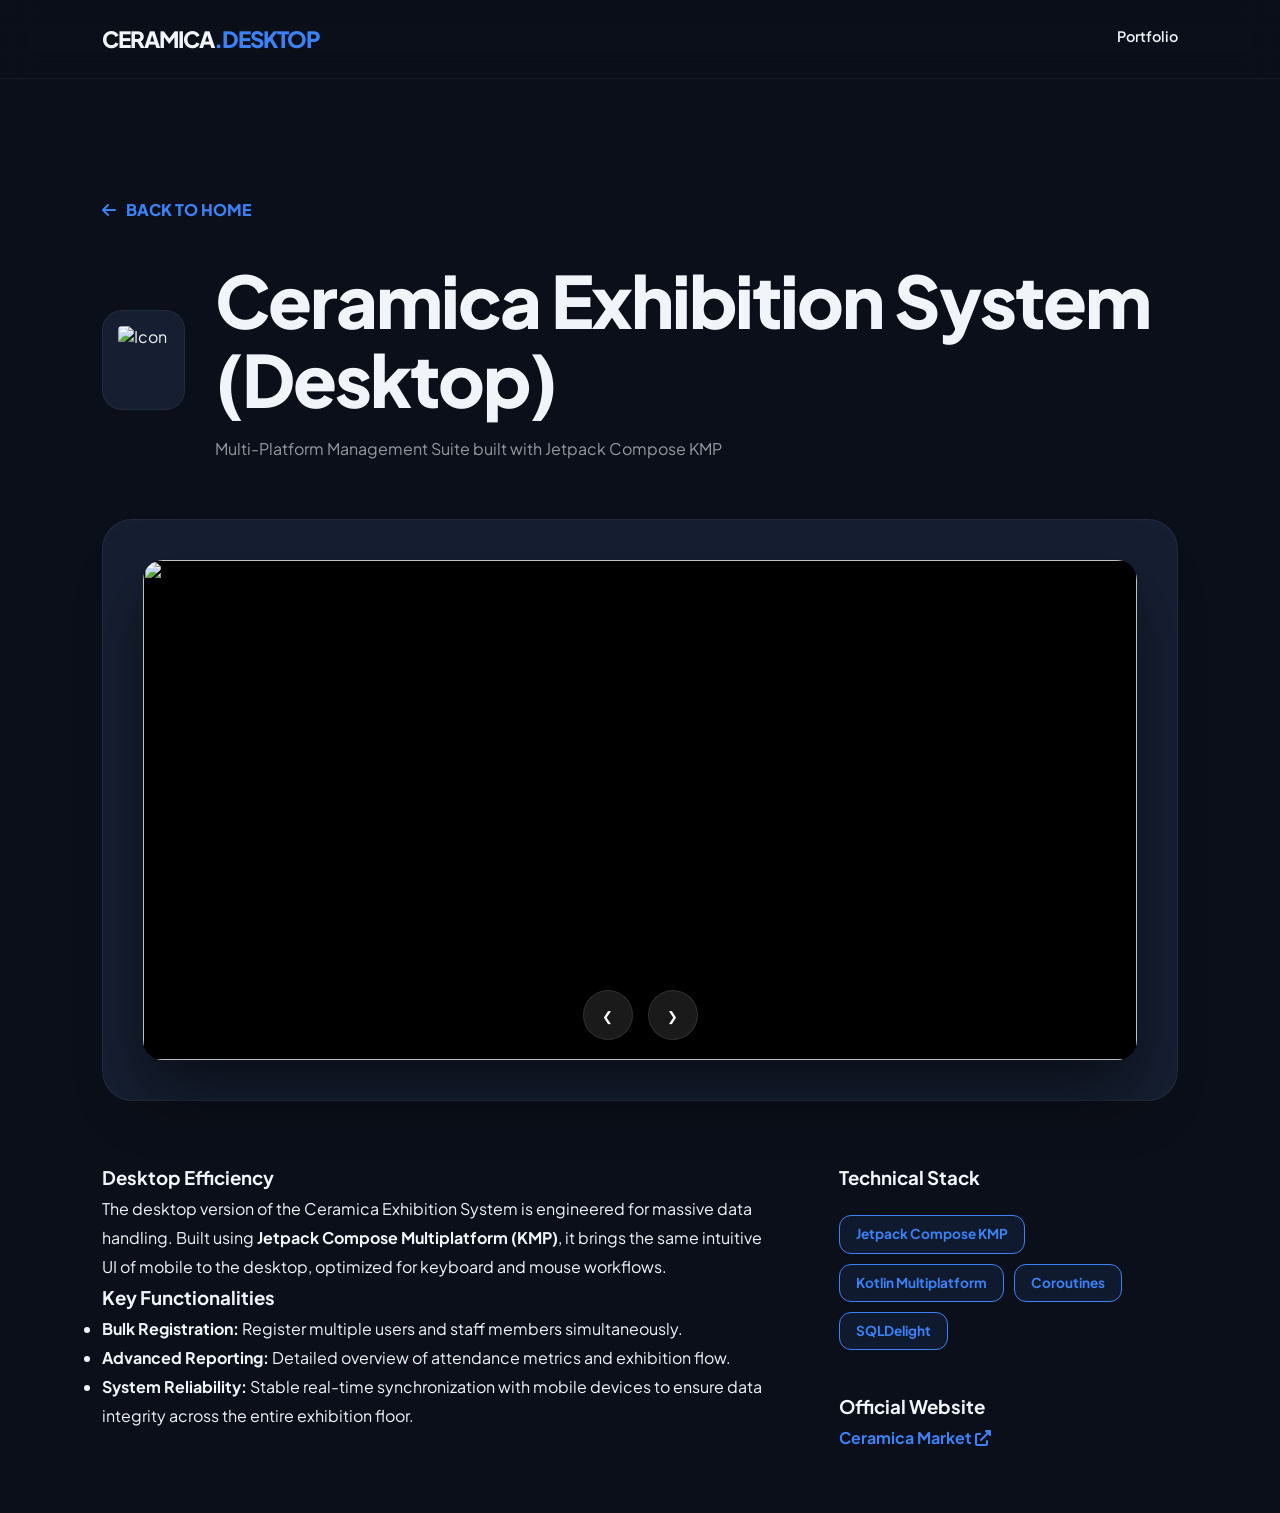
==== ceramicadesktop.html @ e6941644 "Add files via upload" ====
<!DOCTYPE html>
<html lang="en" data-theme="dark">
<head>
    <meta charset="UTF-8">
    <meta name="viewport" content="width=device-width, initial-scale=1.0">
    <title>Ceramica Desktop | Case Study</title>
    <link rel="stylesheet" href="style.css">
    <link href="https://fonts.googleapis.com/css2?family=Plus+Jakarta+Sans:wght@300;400;600;800&display=swap" rel="stylesheet">
    <link rel="stylesheet" href="https://cdnjs.cloudflare.com/ajax/libs/font-awesome/6.0.0/css/all.min.css">
    <style>
        .details-container { padding: 120px 8% 60px; }
        .back-btn { text-decoration: none; color: var(--accent); font-weight: 800; display: flex; align-items: center; gap: 10px; margin-bottom: 40px; }
        .project-header-detail { display: flex; align-items: center; gap: 30px; margin-bottom: 60px; }
        .project-icon-large { width: 100px; height: 100px; border-radius: 20px; background: var(--card-bg); border: 1px solid var(--line); padding: 15px; }
        
        /* Desktop Showroom Style */
        .desktop-showcase { background: var(--card-bg); border-radius: 30px; padding: 40px; border: 1px solid var(--line); margin-bottom: 60px; }
        .slideshow { position: relative; height: 500px; background: #000; border-radius: 20px; overflow: hidden; box-shadow: 0 30px 60px rgba(0,0,0,0.5); }
        .slideshow img { position: absolute; width: 100%; height: 100%; object-fit: contain; opacity: 0; transition: 0.6s ease; }
        .slideshow img.active { opacity: 1; }
        .slide-nav { position: absolute; bottom: 20px; width: 100%; display: flex; justify-content: center; gap: 15px; }
        .slide-nav button { background: rgba(255,255,255,0.1); border: 1px solid rgba(255,255,255,0.1); color: white; width: 50px; height: 50px; border-radius: 50%; cursor: pointer; backdrop-filter: blur(10px); transition: 0.3s; }
        .slide-nav button:hover { background: var(--accent); border-color: var(--accent); }

        .content-section { display: grid; grid-template-columns: 2fr 1fr; gap: 60px; line-height: 1.8; }
        .tech-list { display: flex; flex-wrap: wrap; gap: 10px; margin-top: 20px; }
        .tech-list span { background: rgba(59, 130, 246, 0.1); border: 1px solid var(--accent); color: var(--accent); padding: 6px 16px; border-radius: 12px; font-weight: 700; font-size: 0.85rem; }
        @media (max-width: 992px) { .content-section { grid-template-columns: 1fr; } .slideshow { height: 300px; } }
    </style>
</head>
<body>

    <nav>
        <div class="logo">CERAMICA<span>.DESKTOP</span></div>
        <div class="nav-links"><a href="index.html">Portfolio</a></div>
    </nav>

    <main class="details-container">
        <a href="index.html" class="back-btn"><i class="fas fa-arrow-left"></i> BACK TO HOME</a>

        <header class="project-header-detail">
            <img src="images/ceramica-icon.png" alt="Icon" class="project-icon-large">
            <div>
                <h1>Ceramica Exhibition System (Desktop)</h1>
                <p style="opacity: 0.6;">Multi-Platform Management Suite built with Jetpack Compose KMP</p>
            </div>
        </header>

        <section class="desktop-showcase">
            <div class="slideshow" id="desktopShow">
                <img src="images/ceramica-desktop/ceramica-desktop-1.png" class="active">
                <img src="images/ceramica-desktop/ceramica-desktop-2.png">
                <img src="images/ceramica-desktop/ceramica-desktop-3.png">
                <div class="slide-nav">
                    <button onclick="moveSlide('desktopShow', -1)">❮</button>
                    <button onclick="moveSlide('desktopShow', 1)">❯</button>
                </div>
            </div>
        </section>

        <section class="content-section">
            <div class="info-left">
                <h3>Desktop Efficiency</h3>
                <p>The desktop version of the Ceramica Exhibition System is engineered for massive data handling. Built using <strong>Jetpack Compose Multiplatform (KMP)</strong>, it brings the same intuitive UI of mobile to the desktop, optimized for keyboard and mouse workflows.</p>
                
                <h3>Key Functionalities</h3>
                <ul>
                    <li><strong>Bulk Registration:</strong> Register multiple users and staff members simultaneously.</li>
                    <li><strong>Advanced Reporting:</strong> Detailed overview of attendance metrics and exhibition flow.</li>
                    <li><strong>System Reliability:</strong> Stable real-time synchronization with mobile devices to ensure data integrity across the entire exhibition floor.</li>
                </ul>
            </div>

            <div class="info-right">
                <h3>Technical Stack</h3>
                <div class="tech-list">
                    <span>Jetpack Compose KMP</span>
                    <span>Kotlin Multiplatform</span>
                    <span>Coroutines</span>
                    <span>SQLDelight</span>
                </div>
                
                <h3 style="margin-top: 40px;">Official Website</h3>
                <a href="https://ceramicamarket.com/" target="_blank" style="color: var(--accent); text-decoration: none; font-weight: 700;">
                    Ceramica Market <i class="fas fa-external-link-alt"></i>
                </a>
            </div>
        </section>
    </main>

    <script>
        function moveSlide(id, dir) {
            const container = document.getElementById(id);
            const slides = container.querySelectorAll('img');
            let activeIdx = Array.from(slides).findIndex(img => img.classList.contains('active'));
            slides[activeIdx].classList.remove('active');
            let nextIdx = (activeIdx + dir + slides.length) % slides.length;
            slides[nextIdx].classList.add('active');
        }
        document.documentElement.setAttribute('data-theme', localStorage.getItem('theme') || 'dark');
    </script>
</body>
</html>
---- style.css ----
/* متغيرات الألوان */
:root[data-theme="light"] {
    --bg: #f8fafc; --text: #1a1a1a; --accent: #2563eb; --card-bg: #ffffff; --pill-bg: #f1f5f9; --line: rgba(0,0,0,0.06);
}
:root[data-theme="dark"] {
    --bg: #0b0f19; --text: #f1f5f9; --accent: #3b82f6; --card-bg: #161f32; --pill-bg: #1e293b; --line: rgba(255,255,255,0.05);
}
:root[data-theme="cinema"] {
    --bg: #050505; --text: #e2e2e2; --accent: #d4af37; --card-bg: #0f0f0f; --pill-bg: #1a1a1a; --line: rgba(212,175,55,0.1);
}

* { margin: 0; padding: 0; box-sizing: border-box; font-family: 'Plus Jakarta Sans', sans-serif; }
body { background: var(--bg); color: var(--text); transition: 0.5s ease; overflow-x: hidden; }

/* التنقل (Nav) */
nav { display: flex; justify-content: space-between; padding: 25px 8%; position: sticky; top: 0; background: rgba(var(--bg), 0.8); backdrop-filter: blur(15px); z-index: 999; border-bottom: 1px solid var(--line); }
.logo { font-weight: 800; font-size: 1.4rem; text-transform: uppercase; letter-spacing: -1px; }
.logo span { color: var(--accent); }
.nav-links a { text-decoration: none; color: var(--text); margin-left: 25px; font-weight: 600; font-size: 0.9rem; transition: 0.3s; }
.nav-links a:hover { color: var(--accent); }

/* الهيرو (Hero) */
.hero { min-height: 80vh; display: flex; align-items: center; justify-content: center; text-align: center; padding: 60px 20px; }
.profile-glow { width: 160px; height: 160px; border-radius: 50%; margin: 0 auto 30px; padding: 5px; background: linear-gradient(45deg, var(--accent), transparent); position: relative; }
.profile-glow::after { content: ''; position: absolute; top: 0; left: 0; width: 100%; height: 100%; border-radius: 50%; background: var(--accent); filter: blur(35px); opacity: 0.2; z-index: -1; }
.profile-img { width: 100%; height: 100%; border-radius: 50%; object-fit: cover; border: 4px solid var(--bg); background: #111; }

h1 { font-size: clamp(2.5rem, 8vw, 4.5rem); font-weight: 800; line-height: 1.1; margin-bottom: 20px; letter-spacing: -2px; }
.highlight { color: var(--accent); }
.hero-desc { font-size: 1.2rem; opacity: 0.7; max-width: 650px; margin: 0 auto 30px; }
.tech-tags { display: flex; justify-content: center; gap: 12px; flex-wrap: wrap; }
.tech-tags span { background: var(--card-bg); border: 1px solid var(--accent); color: var(--accent); padding: 6px 18px; border-radius: 20px; font-size: 0.8rem; font-weight: 700; }

/* المشاريع (Projects) */
.container { padding: 100px 8%; }
.section-title { font-size: clamp(2rem, 5vw, 3rem); margin-bottom: 80px; font-weight: 800; text-align: center; }

.project-group { margin-bottom: 100px; }
.group-header { display: flex; align-items: center; gap: 20px; margin-bottom: 40px; padding-bottom: 20px; border-bottom: 1px solid var(--line); }
.group-icon { width: 55px; height: 55px; border: 1px solid var(--accent); color: var(--accent); border-radius: 15px; display: flex; align-items: center; justify-content: center; font-size: 1.4rem; background: rgba(59, 130, 246, 0.05); }
.group-label { font-size: 1.3rem; font-weight: 800; }
.group-info p { font-size: 0.9rem; opacity: 0.5; margin-top: 2px; }

.project-grid { display: grid; grid-template-columns: repeat(auto-fit, minmax(320px, 1fr)); gap: 30px; }
.project-card { 
    background: var(--card-bg); padding: 45px; border-radius: 30px; text-decoration: none; color: inherit;
    border: 1px solid var(--line); transition: 0.4s cubic-bezier(0.175, 0.885, 0.32, 1.275);
    display: flex; flex-direction: column; justify-content: space-between; min-height: 280px;
}
.card-tag { font-size: 0.7rem; font-weight: 800; color: var(--accent); text-transform: uppercase; letter-spacing: 1px; margin-bottom: 15px; }
.project-card h4 { font-size: 1.8rem; margin-bottom: 15px; font-weight: 800; letter-spacing: -1px; }
.project-card p { opacity: 0.6; line-height: 1.7; margin-bottom: 25px; }
.card-footer { display: flex; align-items: center; gap: 10px; font-weight: 700; color: var(--accent); font-size: 0.9rem; }

/* تأثيرات الماوس للمشاريع */
.project-card:hover { transform: translateY(-12px); border-color: var(--accent); box-shadow: 0 20px 40px rgba(0,0,0,0.3); }

/* التواصل (Contact Modern Box) */
.contact-modern { padding: 120px 8%; position: relative; display: flex; justify-content: center; }
.contact-blur-bg { position: absolute; width: 400px; height: 400px; background: var(--accent); filter: blur(150px); opacity: 0.12; z-index: 0; }
.contact-box { 
    background: var(--card-bg); width: 100%; max-width: 1100px; padding: 60px; border-radius: 40px; 
    display: grid; grid-template-columns: 1fr 1fr; gap: 60px; border: 1px solid var(--line); z-index: 1; box-shadow: 0 40px 100px rgba(0,0,0,0.3);
}
.contact-left h2 { font-size: clamp(2rem, 5vw, 3rem); font-weight: 800; line-height: 1.1; margin: 20px 0; }
.contact-left h2 span { color: var(--accent); }
.badge { background: rgba(37, 211, 102, 0.1); color: #25d366; padding: 6px 15px; border-radius: 50px; font-size: 0.8rem; font-weight: 700; text-transform: uppercase; }
.contact-right { display: flex; flex-direction: column; gap: 15px; }

.contact-pill { 
    background: var(--pill-bg); padding: 20px 25px; border-radius: 20px; display: flex; align-items: center; gap: 20px; text-decoration: none; color: inherit; transition: 0.3s; border: 1px solid transparent; 
}
.contact-pill:hover { transform: translateX(10px); border-color: var(--accent); background: var(--bg); }
.pill-icon { width: 50px; height: 50px; background: var(--accent); color: white; border-radius: 15px; display: flex; align-items: center; justify-content: center; font-size: 1.4rem; }
.contact-pill.wa .pill-icon { background: #25d366; }
.pill-text span { display: block; font-size: 0.75rem; opacity: 0.5; text-transform: uppercase; font-weight: 800; }
.pill-text strong { font-size: 1rem; font-weight: 700; word-break: break-all; }

/* التحكم في الأزرار */
.theme-control { position: fixed; bottom: 30px; right: 30px; background: var(--card-bg); padding: 8px; border-radius: 50px; border: 1px solid var(--line); z-index: 1000; }
.theme-btn { width: 40px; height: 40px; border-radius: 50%; border: none; cursor: pointer; background: transparent; font-size: 1.1rem; color: var(--text); }
.theme-btn.active { background: var(--accent); color: white; }

footer { padding: 60px; text-align: center; opacity: 0.3; font-size: 0.8rem; letter-spacing: 1px; }

/* موبايل (Mobile Responsive) */
@media (max-width: 992px) {
    .contact-box { grid-template-columns: 1fr; padding: 40px; gap: 40px; }
    .nav-links { display: none; }
    .hero { padding-top: 100px; }
}
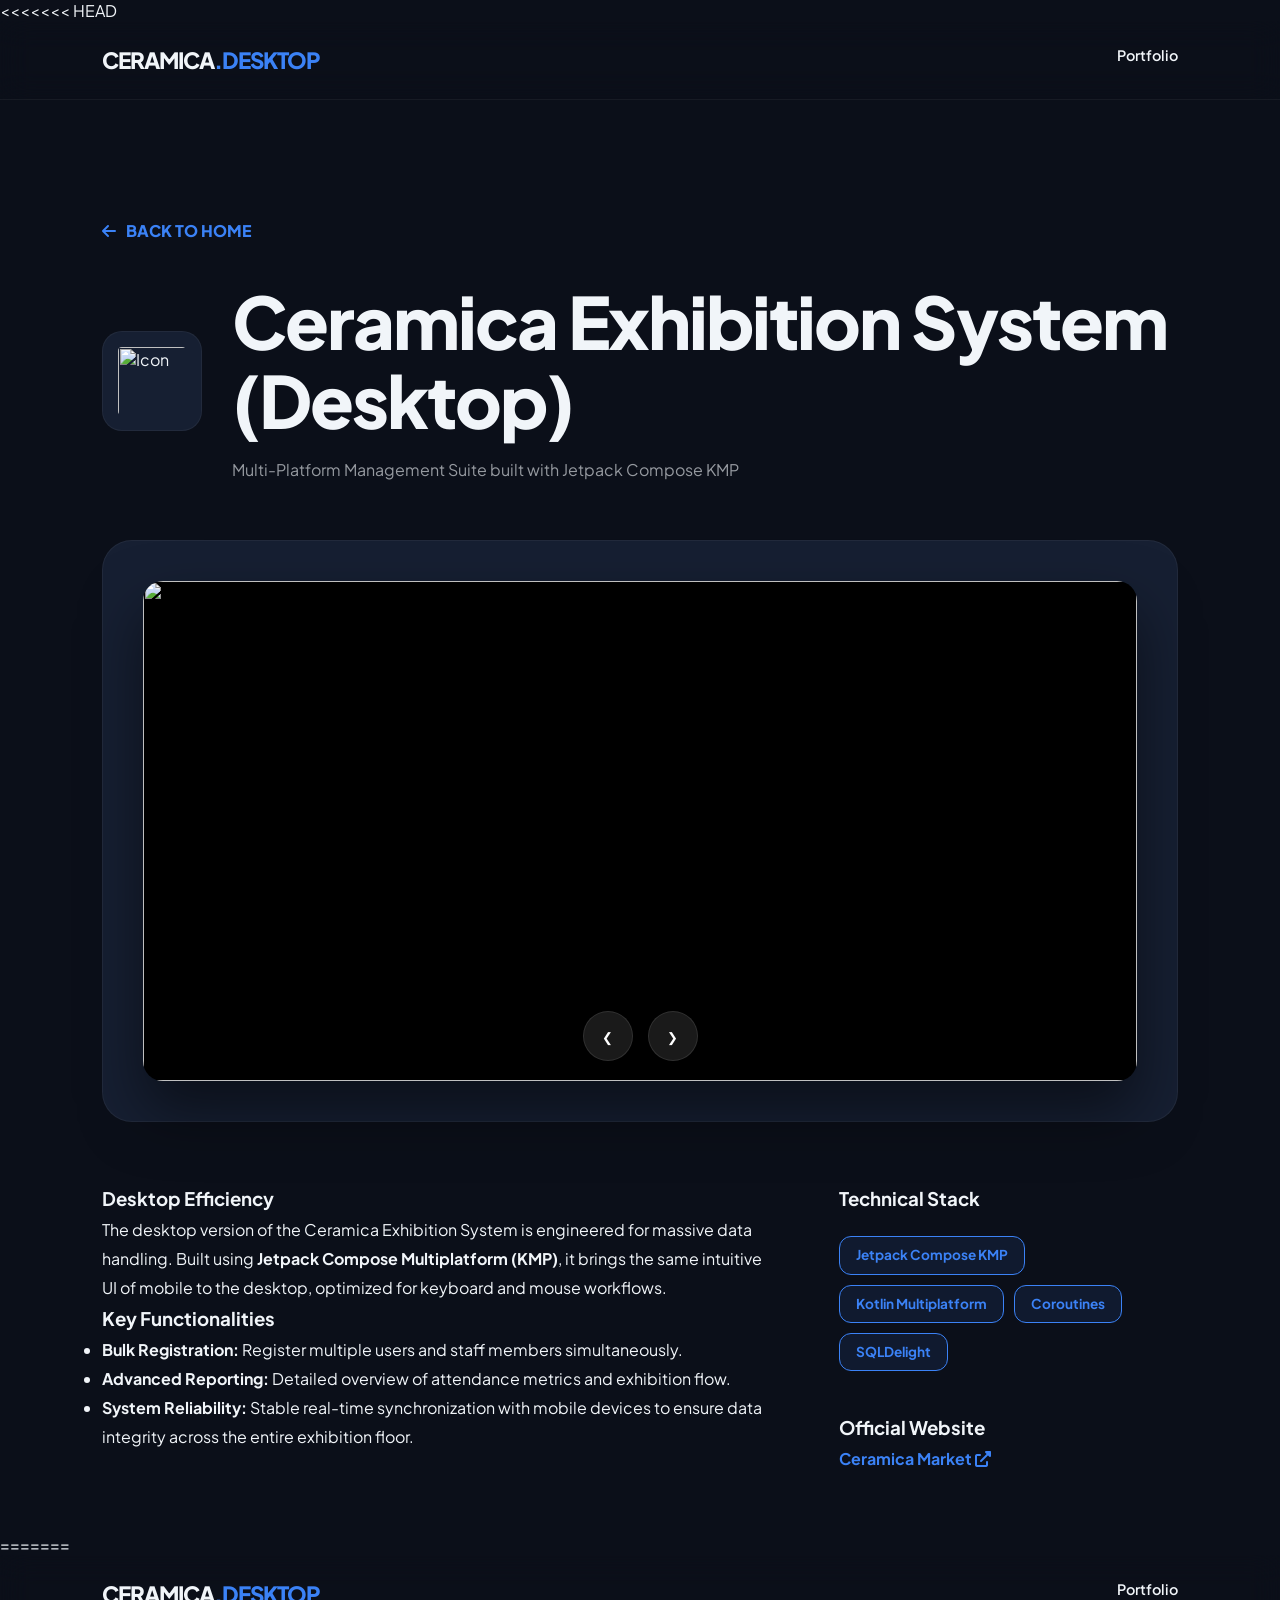
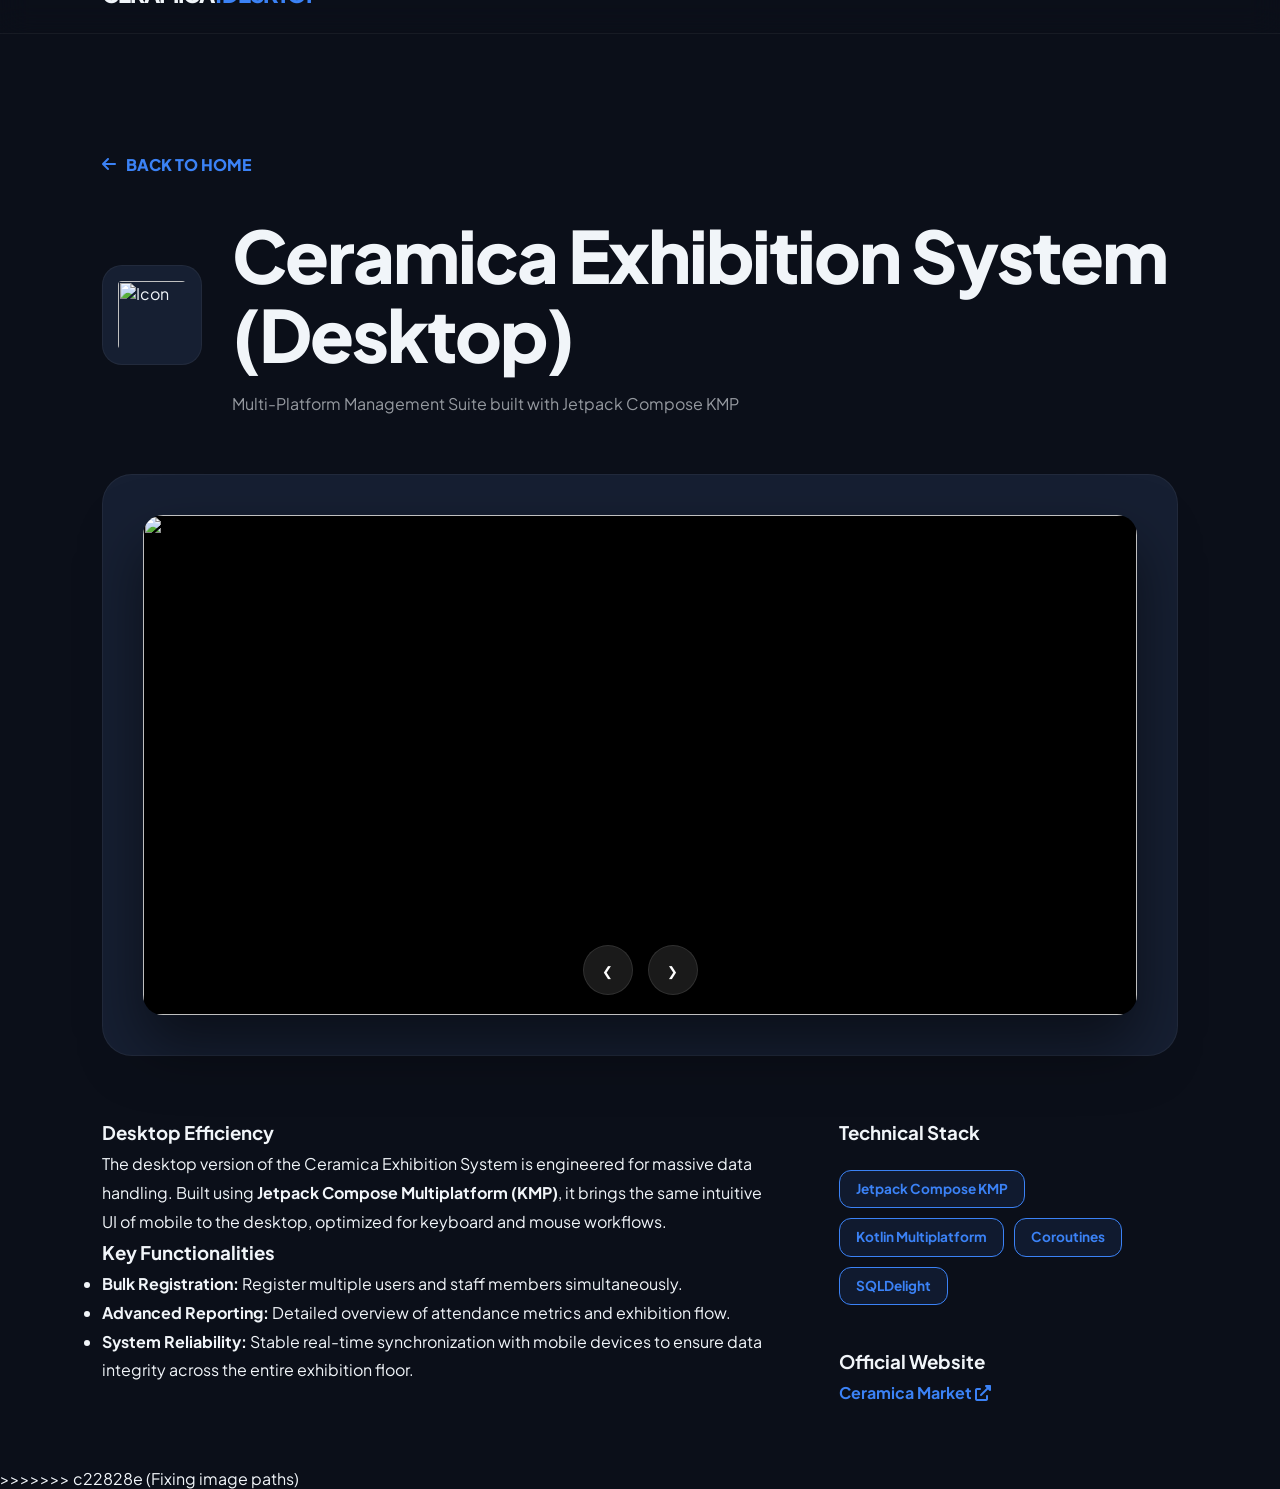
==== commit 43f6a241: "Add files via upload Update images and paths" ====
--- a/ceramicadesktop.html
+++ b/ceramicadesktop.html
@@ -1,3 +1,4 @@
+<<<<<<< HEAD
 <!DOCTYPE html>
 <html lang="en" data-theme="dark">
 <head>
@@ -100,4 +101,108 @@
         document.documentElement.setAttribute('data-theme', localStorage.getItem('theme') || 'dark');
     </script>
 </body>
+=======
+<!DOCTYPE html>
+<html lang="en" data-theme="dark">
+<head>
+    <meta charset="UTF-8">
+    <meta name="viewport" content="width=device-width, initial-scale=1.0">
+    <title>Ceramica Desktop | Case Study</title>
+    <link rel="stylesheet" href="style.css">
+    <link href="https://fonts.googleapis.com/css2?family=Plus+Jakarta+Sans:wght@300;400;600;800&display=swap" rel="stylesheet">
+    <link rel="stylesheet" href="https://cdnjs.cloudflare.com/ajax/libs/font-awesome/6.0.0/css/all.min.css">
+    <style>
+        .details-container { padding: 120px 8% 60px; }
+        .back-btn { text-decoration: none; color: var(--accent); font-weight: 800; display: flex; align-items: center; gap: 10px; margin-bottom: 40px; }
+        .project-header-detail { display: flex; align-items: center; gap: 30px; margin-bottom: 60px; }
+        .project-icon-large { width: 100px; height: 100px; border-radius: 20px; background: var(--card-bg); border: 1px solid var(--line); padding: 15px; }
+        
+        /* Desktop Showroom Style */
+        .desktop-showcase { background: var(--card-bg); border-radius: 30px; padding: 40px; border: 1px solid var(--line); margin-bottom: 60px; }
+        .slideshow { position: relative; height: 500px; background: #000; border-radius: 20px; overflow: hidden; box-shadow: 0 30px 60px rgba(0,0,0,0.5); }
+        .slideshow img { position: absolute; width: 100%; height: 100%; object-fit: contain; opacity: 0; transition: 0.6s ease; }
+        .slideshow img.active { opacity: 1; }
+        .slide-nav { position: absolute; bottom: 20px; width: 100%; display: flex; justify-content: center; gap: 15px; }
+        .slide-nav button { background: rgba(255,255,255,0.1); border: 1px solid rgba(255,255,255,0.1); color: white; width: 50px; height: 50px; border-radius: 50%; cursor: pointer; backdrop-filter: blur(10px); transition: 0.3s; }
+        .slide-nav button:hover { background: var(--accent); border-color: var(--accent); }
+
+        .content-section { display: grid; grid-template-columns: 2fr 1fr; gap: 60px; line-height: 1.8; }
+        .tech-list { display: flex; flex-wrap: wrap; gap: 10px; margin-top: 20px; }
+        .tech-list span { background: rgba(59, 130, 246, 0.1); border: 1px solid var(--accent); color: var(--accent); padding: 6px 16px; border-radius: 12px; font-weight: 700; font-size: 0.85rem; }
+        @media (max-width: 992px) { .content-section { grid-template-columns: 1fr; } .slideshow { height: 300px; } }
+    </style>
+</head>
+<body>
+
+    <nav>
+        <div class="logo">CERAMICA<span>.DESKTOP</span></div>
+        <div class="nav-links"><a href="index.html">Portfolio</a></div>
+    </nav>
+
+    <main class="details-container">
+        <a href="index.html" class="back-btn"><i class="fas fa-arrow-left"></i> BACK TO HOME</a>
+
+        <header class="project-header-detail">
+            <img src="images/ceramica-icon.png" alt="Icon" class="project-icon-large">
+            <div>
+                <h1>Ceramica Exhibition System (Desktop)</h1>
+                <p style="opacity: 0.6;">Multi-Platform Management Suite built with Jetpack Compose KMP</p>
+            </div>
+        </header>
+
+        <section class="desktop-showcase">
+            <div class="slideshow" id="desktopShow">
+                <img src="images/ceramica-desktop/ceramica-desktop-1.png" class="active">
+                <img src="images/ceramica-desktop/ceramica-desktop-2.png">
+                <img src="images/ceramica-desktop/ceramica-desktop-3.png">
+                <div class="slide-nav">
+                    <button onclick="moveSlide('desktopShow', -1)">❮</button>
+                    <button onclick="moveSlide('desktopShow', 1)">❯</button>
+                </div>
+            </div>
+        </section>
+
+        <section class="content-section">
+            <div class="info-left">
+                <h3>Desktop Efficiency</h3>
+                <p>The desktop version of the Ceramica Exhibition System is engineered for massive data handling. Built using <strong>Jetpack Compose Multiplatform (KMP)</strong>, it brings the same intuitive UI of mobile to the desktop, optimized for keyboard and mouse workflows.</p>
+                
+                <h3>Key Functionalities</h3>
+                <ul>
+                    <li><strong>Bulk Registration:</strong> Register multiple users and staff members simultaneously.</li>
+                    <li><strong>Advanced Reporting:</strong> Detailed overview of attendance metrics and exhibition flow.</li>
+                    <li><strong>System Reliability:</strong> Stable real-time synchronization with mobile devices to ensure data integrity across the entire exhibition floor.</li>
+                </ul>
+            </div>
+
+            <div class="info-right">
+                <h3>Technical Stack</h3>
+                <div class="tech-list">
+                    <span>Jetpack Compose KMP</span>
+                    <span>Kotlin Multiplatform</span>
+                    <span>Coroutines</span>
+                    <span>SQLDelight</span>
+                </div>
+                
+                <h3 style="margin-top: 40px;">Official Website</h3>
+                <a href="https://ceramicamarket.com/" target="_blank" style="color: var(--accent); text-decoration: none; font-weight: 700;">
+                    Ceramica Market <i class="fas fa-external-link-alt"></i>
+                </a>
+            </div>
+        </section>
+    </main>
+
+    <script>
+        function moveSlide(id, dir) {
+            const container = document.getElementById(id);
+            const slides = container.querySelectorAll('img');
+            let activeIdx = Array.from(slides).findIndex(img => img.classList.contains('active'));
+            slides[activeIdx].classList.remove('active');
+            let nextIdx = (activeIdx + dir + slides.length) % slides.length;
+            slides[nextIdx].classList.add('active');
+        }
+        document.documentElement.setAttribute('data-theme', localStorage.getItem('theme') || 'dark');
+    </script>
+</body>
+>>>>>>> c22828e (Fixing image paths)
 </html>
--- a/style.css
+++ b/style.css
@@ -1,3 +1,4 @@
+<<<<<<< HEAD
 /* متغيرات الألوان */
 :root[data-theme="light"] {
     --bg: #f8fafc; --text: #1a1a1a; --accent: #2563eb; --card-bg: #ffffff; --pill-bg: #f1f5f9; --line: rgba(0,0,0,0.06);
@@ -88,4 +89,96 @@
     .contact-box { grid-template-columns: 1fr; padding: 40px; gap: 40px; }
     .nav-links { display: none; }
     .hero { padding-top: 100px; }
+=======
+/* متغيرات الألوان */
+:root[data-theme="light"] {
+    --bg: #f8fafc; --text: #1a1a1a; --accent: #2563eb; --card-bg: #ffffff; --pill-bg: #f1f5f9; --line: rgba(0,0,0,0.06);
+}
+:root[data-theme="dark"] {
+    --bg: #0b0f19; --text: #f1f5f9; --accent: #3b82f6; --card-bg: #161f32; --pill-bg: #1e293b; --line: rgba(255,255,255,0.05);
+}
+:root[data-theme="cinema"] {
+    --bg: #050505; --text: #e2e2e2; --accent: #d4af37; --card-bg: #0f0f0f; --pill-bg: #1a1a1a; --line: rgba(212,175,55,0.1);
+}
+
+* { margin: 0; padding: 0; box-sizing: border-box; font-family: 'Plus Jakarta Sans', sans-serif; }
+body { background: var(--bg); color: var(--text); transition: 0.5s ease; overflow-x: hidden; }
+
+/* التنقل (Nav) */
+nav { display: flex; justify-content: space-between; padding: 25px 8%; position: sticky; top: 0; background: rgba(var(--bg), 0.8); backdrop-filter: blur(15px); z-index: 999; border-bottom: 1px solid var(--line); }
+.logo { font-weight: 800; font-size: 1.4rem; text-transform: uppercase; letter-spacing: -1px; }
+.logo span { color: var(--accent); }
+.nav-links a { text-decoration: none; color: var(--text); margin-left: 25px; font-weight: 600; font-size: 0.9rem; transition: 0.3s; }
+.nav-links a:hover { color: var(--accent); }
+
+/* الهيرو (Hero) */
+.hero { min-height: 80vh; display: flex; align-items: center; justify-content: center; text-align: center; padding: 60px 20px; }
+.profile-glow { width: 160px; height: 160px; border-radius: 50%; margin: 0 auto 30px; padding: 5px; background: linear-gradient(45deg, var(--accent), transparent); position: relative; }
+.profile-glow::after { content: ''; position: absolute; top: 0; left: 0; width: 100%; height: 100%; border-radius: 50%; background: var(--accent); filter: blur(35px); opacity: 0.2; z-index: -1; }
+.profile-img { width: 100%; height: 100%; border-radius: 50%; object-fit: cover; border: 4px solid var(--bg); background: #111; }
+
+h1 { font-size: clamp(2.5rem, 8vw, 4.5rem); font-weight: 800; line-height: 1.1; margin-bottom: 20px; letter-spacing: -2px; }
+.highlight { color: var(--accent); }
+.hero-desc { font-size: 1.2rem; opacity: 0.7; max-width: 650px; margin: 0 auto 30px; }
+.tech-tags { display: flex; justify-content: center; gap: 12px; flex-wrap: wrap; }
+.tech-tags span { background: var(--card-bg); border: 1px solid var(--accent); color: var(--accent); padding: 6px 18px; border-radius: 20px; font-size: 0.8rem; font-weight: 700; }
+
+/* المشاريع (Projects) */
+.container { padding: 100px 8%; }
+.section-title { font-size: clamp(2rem, 5vw, 3rem); margin-bottom: 80px; font-weight: 800; text-align: center; }
+
+.project-group { margin-bottom: 100px; }
+.group-header { display: flex; align-items: center; gap: 20px; margin-bottom: 40px; padding-bottom: 20px; border-bottom: 1px solid var(--line); }
+.group-icon { width: 55px; height: 55px; border: 1px solid var(--accent); color: var(--accent); border-radius: 15px; display: flex; align-items: center; justify-content: center; font-size: 1.4rem; background: rgba(59, 130, 246, 0.05); }
+.group-label { font-size: 1.3rem; font-weight: 800; }
+.group-info p { font-size: 0.9rem; opacity: 0.5; margin-top: 2px; }
+
+.project-grid { display: grid; grid-template-columns: repeat(auto-fit, minmax(320px, 1fr)); gap: 30px; }
+.project-card { 
+    background: var(--card-bg); padding: 45px; border-radius: 30px; text-decoration: none; color: inherit;
+    border: 1px solid var(--line); transition: 0.4s cubic-bezier(0.175, 0.885, 0.32, 1.275);
+    display: flex; flex-direction: column; justify-content: space-between; min-height: 280px;
+}
+.card-tag { font-size: 0.7rem; font-weight: 800; color: var(--accent); text-transform: uppercase; letter-spacing: 1px; margin-bottom: 15px; }
+.project-card h4 { font-size: 1.8rem; margin-bottom: 15px; font-weight: 800; letter-spacing: -1px; }
+.project-card p { opacity: 0.6; line-height: 1.7; margin-bottom: 25px; }
+.card-footer { display: flex; align-items: center; gap: 10px; font-weight: 700; color: var(--accent); font-size: 0.9rem; }
+
+/* تأثيرات الماوس للمشاريع */
+.project-card:hover { transform: translateY(-12px); border-color: var(--accent); box-shadow: 0 20px 40px rgba(0,0,0,0.3); }
+
+/* التواصل (Contact Modern Box) */
+.contact-modern { padding: 120px 8%; position: relative; display: flex; justify-content: center; }
+.contact-blur-bg { position: absolute; width: 400px; height: 400px; background: var(--accent); filter: blur(150px); opacity: 0.12; z-index: 0; }
+.contact-box { 
+    background: var(--card-bg); width: 100%; max-width: 1100px; padding: 60px; border-radius: 40px; 
+    display: grid; grid-template-columns: 1fr 1fr; gap: 60px; border: 1px solid var(--line); z-index: 1; box-shadow: 0 40px 100px rgba(0,0,0,0.3);
+}
+.contact-left h2 { font-size: clamp(2rem, 5vw, 3rem); font-weight: 800; line-height: 1.1; margin: 20px 0; }
+.contact-left h2 span { color: var(--accent); }
+.badge { background: rgba(37, 211, 102, 0.1); color: #25d366; padding: 6px 15px; border-radius: 50px; font-size: 0.8rem; font-weight: 700; text-transform: uppercase; }
+.contact-right { display: flex; flex-direction: column; gap: 15px; }
+
+.contact-pill { 
+    background: var(--pill-bg); padding: 20px 25px; border-radius: 20px; display: flex; align-items: center; gap: 20px; text-decoration: none; color: inherit; transition: 0.3s; border: 1px solid transparent; 
+}
+.contact-pill:hover { transform: translateX(10px); border-color: var(--accent); background: var(--bg); }
+.pill-icon { width: 50px; height: 50px; background: var(--accent); color: white; border-radius: 15px; display: flex; align-items: center; justify-content: center; font-size: 1.4rem; }
+.contact-pill.wa .pill-icon { background: #25d366; }
+.pill-text span { display: block; font-size: 0.75rem; opacity: 0.5; text-transform: uppercase; font-weight: 800; }
+.pill-text strong { font-size: 1rem; font-weight: 700; word-break: break-all; }
+
+/* التحكم في الأزرار */
+.theme-control { position: fixed; bottom: 30px; right: 30px; background: var(--card-bg); padding: 8px; border-radius: 50px; border: 1px solid var(--line); z-index: 1000; }
+.theme-btn { width: 40px; height: 40px; border-radius: 50%; border: none; cursor: pointer; background: transparent; font-size: 1.1rem; color: var(--text); }
+.theme-btn.active { background: var(--accent); color: white; }
+
+footer { padding: 60px; text-align: center; opacity: 0.3; font-size: 0.8rem; letter-spacing: 1px; }
+
+/* موبايل (Mobile Responsive) */
+@media (max-width: 992px) {
+    .contact-box { grid-template-columns: 1fr; padding: 40px; gap: 40px; }
+    .nav-links { display: none; }
+    .hero { padding-top: 100px; }
+>>>>>>> c22828e (Fixing image paths)
 }
--- a/style.css
+++ b/style.css
@@ -1,3 +1,4 @@
+<<<<<<< HEAD
 /* متغيرات الألوان */
 :root[data-theme="light"] {
     --bg: #f8fafc; --text: #1a1a1a; --accent: #2563eb; --card-bg: #ffffff; --pill-bg: #f1f5f9; --line: rgba(0,0,0,0.06);
@@ -88,4 +89,96 @@
     .contact-box { grid-template-columns: 1fr; padding: 40px; gap: 40px; }
     .nav-links { display: none; }
     .hero { padding-top: 100px; }
+=======
+/* متغيرات الألوان */
+:root[data-theme="light"] {
+    --bg: #f8fafc; --text: #1a1a1a; --accent: #2563eb; --card-bg: #ffffff; --pill-bg: #f1f5f9; --line: rgba(0,0,0,0.06);
+}
+:root[data-theme="dark"] {
+    --bg: #0b0f19; --text: #f1f5f9; --accent: #3b82f6; --card-bg: #161f32; --pill-bg: #1e293b; --line: rgba(255,255,255,0.05);
+}
+:root[data-theme="cinema"] {
+    --bg: #050505; --text: #e2e2e2; --accent: #d4af37; --card-bg: #0f0f0f; --pill-bg: #1a1a1a; --line: rgba(212,175,55,0.1);
+}
+
+* { margin: 0; padding: 0; box-sizing: border-box; font-family: 'Plus Jakarta Sans', sans-serif; }
+body { background: var(--bg); color: var(--text); transition: 0.5s ease; overflow-x: hidden; }
+
+/* التنقل (Nav) */
+nav { display: flex; justify-content: space-between; padding: 25px 8%; position: sticky; top: 0; background: rgba(var(--bg), 0.8); backdrop-filter: blur(15px); z-index: 999; border-bottom: 1px solid var(--line); }
+.logo { font-weight: 800; font-size: 1.4rem; text-transform: uppercase; letter-spacing: -1px; }
+.logo span { color: var(--accent); }
+.nav-links a { text-decoration: none; color: var(--text); margin-left: 25px; font-weight: 600; font-size: 0.9rem; transition: 0.3s; }
+.nav-links a:hover { color: var(--accent); }
+
+/* الهيرو (Hero) */
+.hero { min-height: 80vh; display: flex; align-items: center; justify-content: center; text-align: center; padding: 60px 20px; }
+.profile-glow { width: 160px; height: 160px; border-radius: 50%; margin: 0 auto 30px; padding: 5px; background: linear-gradient(45deg, var(--accent), transparent); position: relative; }
+.profile-glow::after { content: ''; position: absolute; top: 0; left: 0; width: 100%; height: 100%; border-radius: 50%; background: var(--accent); filter: blur(35px); opacity: 0.2; z-index: -1; }
+.profile-img { width: 100%; height: 100%; border-radius: 50%; object-fit: cover; border: 4px solid var(--bg); background: #111; }
+
+h1 { font-size: clamp(2.5rem, 8vw, 4.5rem); font-weight: 800; line-height: 1.1; margin-bottom: 20px; letter-spacing: -2px; }
+.highlight { color: var(--accent); }
+.hero-desc { font-size: 1.2rem; opacity: 0.7; max-width: 650px; margin: 0 auto 30px; }
+.tech-tags { display: flex; justify-content: center; gap: 12px; flex-wrap: wrap; }
+.tech-tags span { background: var(--card-bg); border: 1px solid var(--accent); color: var(--accent); padding: 6px 18px; border-radius: 20px; font-size: 0.8rem; font-weight: 700; }
+
+/* المشاريع (Projects) */
+.container { padding: 100px 8%; }
+.section-title { font-size: clamp(2rem, 5vw, 3rem); margin-bottom: 80px; font-weight: 800; text-align: center; }
+
+.project-group { margin-bottom: 100px; }
+.group-header { display: flex; align-items: center; gap: 20px; margin-bottom: 40px; padding-bottom: 20px; border-bottom: 1px solid var(--line); }
+.group-icon { width: 55px; height: 55px; border: 1px solid var(--accent); color: var(--accent); border-radius: 15px; display: flex; align-items: center; justify-content: center; font-size: 1.4rem; background: rgba(59, 130, 246, 0.05); }
+.group-label { font-size: 1.3rem; font-weight: 800; }
+.group-info p { font-size: 0.9rem; opacity: 0.5; margin-top: 2px; }
+
+.project-grid { display: grid; grid-template-columns: repeat(auto-fit, minmax(320px, 1fr)); gap: 30px; }
+.project-card { 
+    background: var(--card-bg); padding: 45px; border-radius: 30px; text-decoration: none; color: inherit;
+    border: 1px solid var(--line); transition: 0.4s cubic-bezier(0.175, 0.885, 0.32, 1.275);
+    display: flex; flex-direction: column; justify-content: space-between; min-height: 280px;
+}
+.card-tag { font-size: 0.7rem; font-weight: 800; color: var(--accent); text-transform: uppercase; letter-spacing: 1px; margin-bottom: 15px; }
+.project-card h4 { font-size: 1.8rem; margin-bottom: 15px; font-weight: 800; letter-spacing: -1px; }
+.project-card p { opacity: 0.6; line-height: 1.7; margin-bottom: 25px; }
+.card-footer { display: flex; align-items: center; gap: 10px; font-weight: 700; color: var(--accent); font-size: 0.9rem; }
+
+/* تأثيرات الماوس للمشاريع */
+.project-card:hover { transform: translateY(-12px); border-color: var(--accent); box-shadow: 0 20px 40px rgba(0,0,0,0.3); }
+
+/* التواصل (Contact Modern Box) */
+.contact-modern { padding: 120px 8%; position: relative; display: flex; justify-content: center; }
+.contact-blur-bg { position: absolute; width: 400px; height: 400px; background: var(--accent); filter: blur(150px); opacity: 0.12; z-index: 0; }
+.contact-box { 
+    background: var(--card-bg); width: 100%; max-width: 1100px; padding: 60px; border-radius: 40px; 
+    display: grid; grid-template-columns: 1fr 1fr; gap: 60px; border: 1px solid var(--line); z-index: 1; box-shadow: 0 40px 100px rgba(0,0,0,0.3);
+}
+.contact-left h2 { font-size: clamp(2rem, 5vw, 3rem); font-weight: 800; line-height: 1.1; margin: 20px 0; }
+.contact-left h2 span { color: var(--accent); }
+.badge { background: rgba(37, 211, 102, 0.1); color: #25d366; padding: 6px 15px; border-radius: 50px; font-size: 0.8rem; font-weight: 700; text-transform: uppercase; }
+.contact-right { display: flex; flex-direction: column; gap: 15px; }
+
+.contact-pill { 
+    background: var(--pill-bg); padding: 20px 25px; border-radius: 20px; display: flex; align-items: center; gap: 20px; text-decoration: none; color: inherit; transition: 0.3s; border: 1px solid transparent; 
+}
+.contact-pill:hover { transform: translateX(10px); border-color: var(--accent); background: var(--bg); }
+.pill-icon { width: 50px; height: 50px; background: var(--accent); color: white; border-radius: 15px; display: flex; align-items: center; justify-content: center; font-size: 1.4rem; }
+.contact-pill.wa .pill-icon { background: #25d366; }
+.pill-text span { display: block; font-size: 0.75rem; opacity: 0.5; text-transform: uppercase; font-weight: 800; }
+.pill-text strong { font-size: 1rem; font-weight: 700; word-break: break-all; }
+
+/* التحكم في الأزرار */
+.theme-control { position: fixed; bottom: 30px; right: 30px; background: var(--card-bg); padding: 8px; border-radius: 50px; border: 1px solid var(--line); z-index: 1000; }
+.theme-btn { width: 40px; height: 40px; border-radius: 50%; border: none; cursor: pointer; background: transparent; font-size: 1.1rem; color: var(--text); }
+.theme-btn.active { background: var(--accent); color: white; }
+
+footer { padding: 60px; text-align: center; opacity: 0.3; font-size: 0.8rem; letter-spacing: 1px; }
+
+/* موبايل (Mobile Responsive) */
+@media (max-width: 992px) {
+    .contact-box { grid-template-columns: 1fr; padding: 40px; gap: 40px; }
+    .nav-links { display: none; }
+    .hero { padding-top: 100px; }
+>>>>>>> c22828e (Fixing image paths)
 }
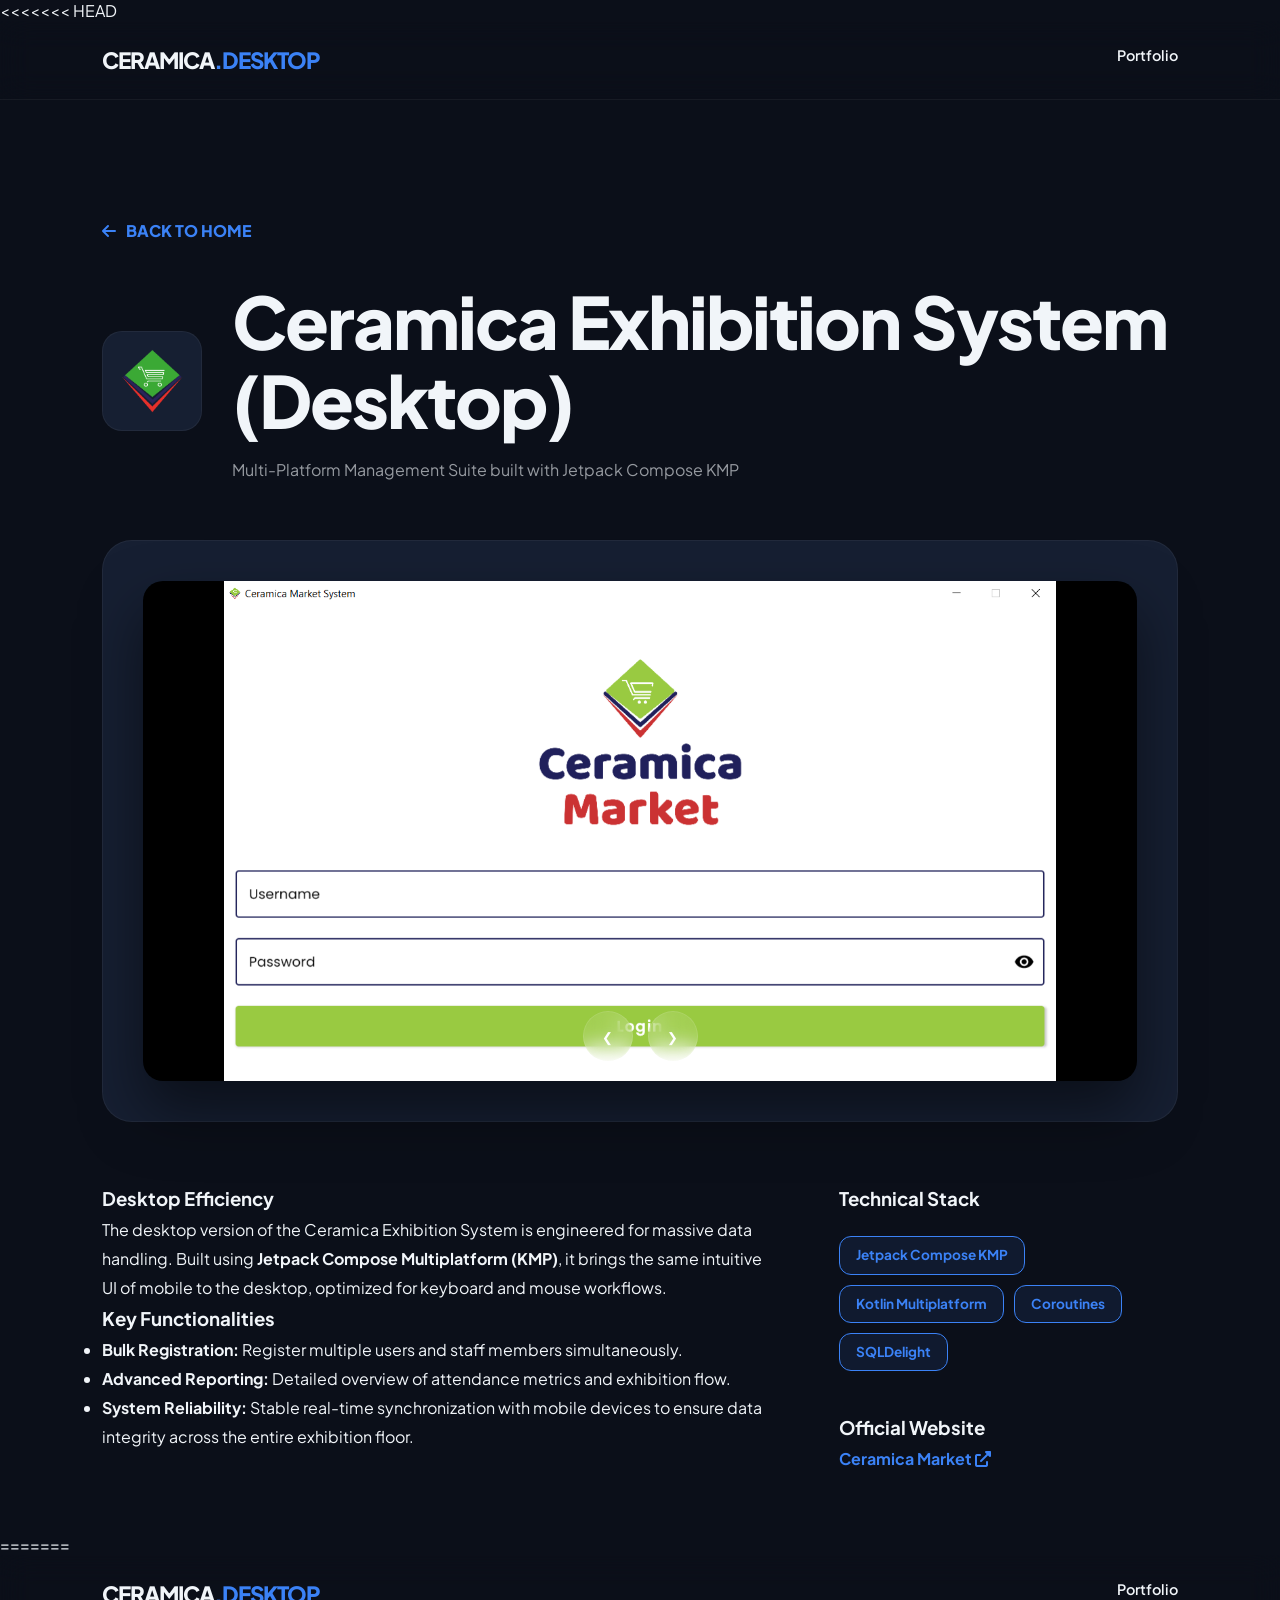
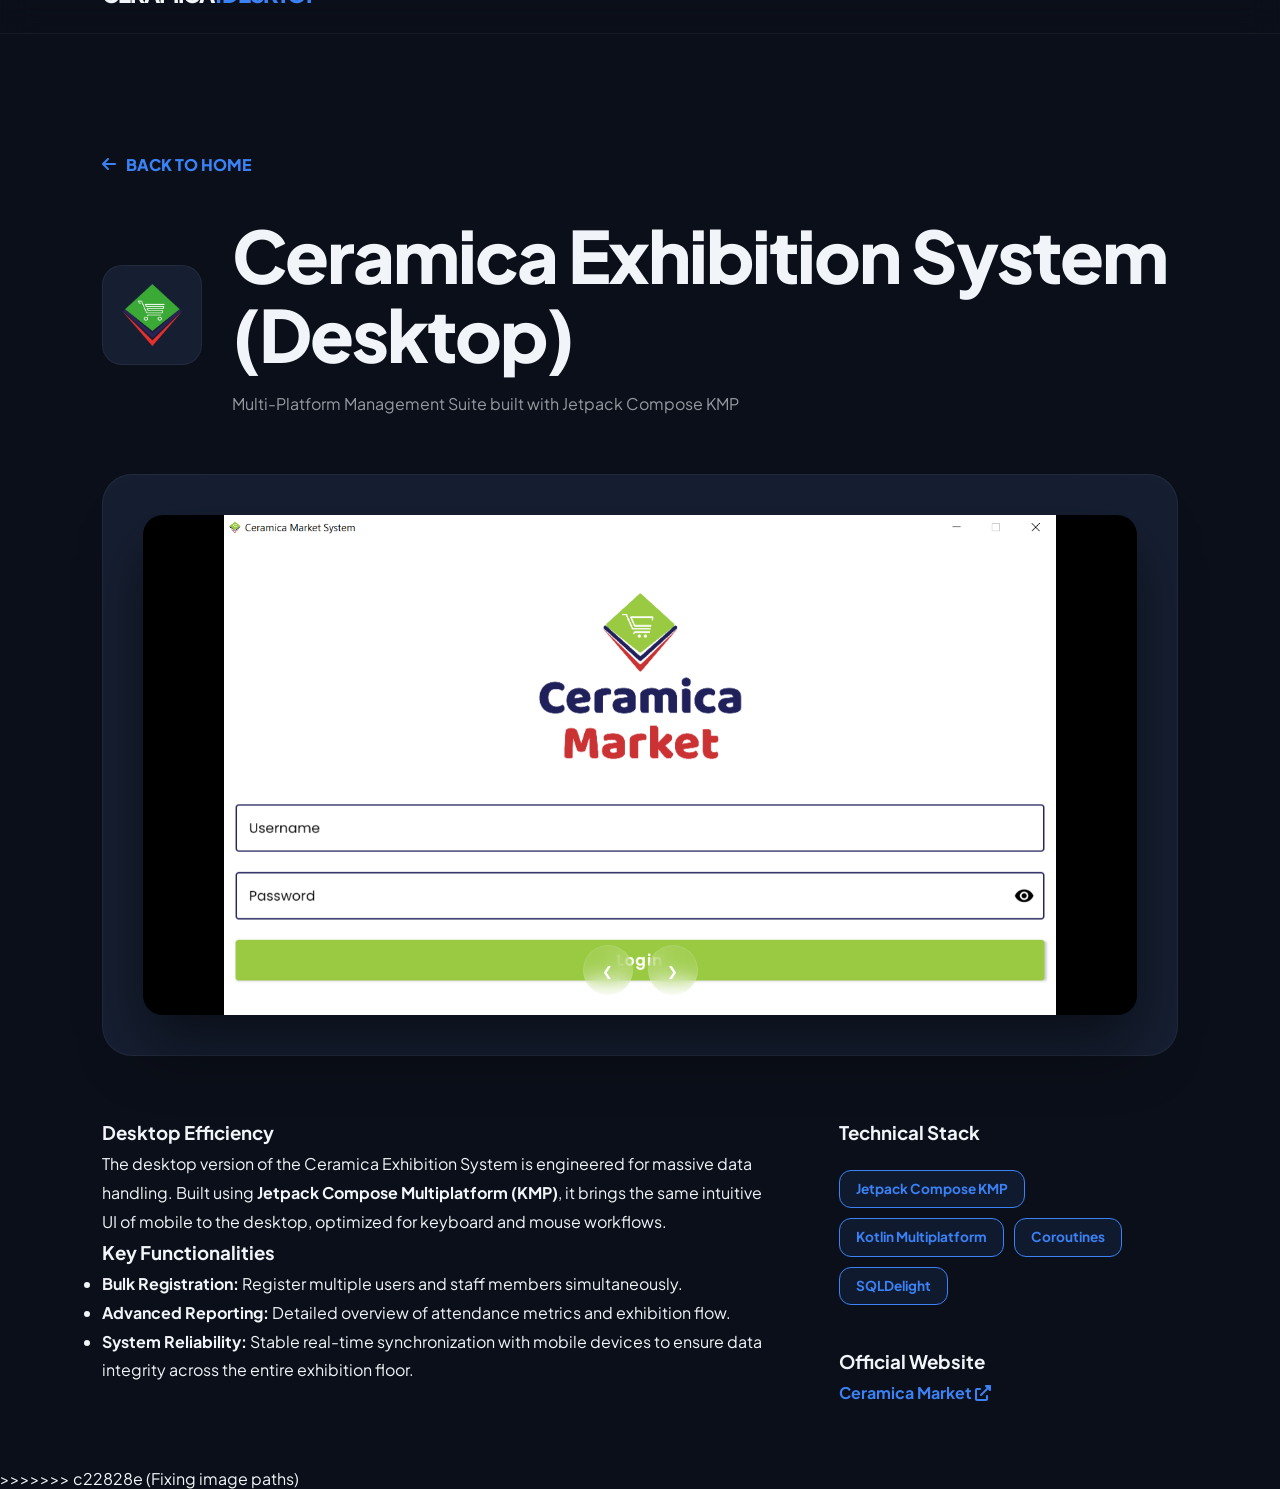
==== commit 64f6e966: "Update ceramicadesktop.html" ====
--- a/ceramicadesktop.html
+++ b/ceramicadesktop.html
@@ -1,4 +1,4 @@
-<<<<<<< HEAD
+<<<<<<< HEAD
 <!DOCTYPE html>
 <html lang="en" data-theme="dark">
 <head>
@@ -101,108 +101,108 @@
         document.documentElement.setAttribute('data-theme', localStorage.getItem('theme') || 'dark');
     </script>
 </body>
-=======
-<!DOCTYPE html>
-<html lang="en" data-theme="dark">
-<head>
-    <meta charset="UTF-8">
-    <meta name="viewport" content="width=device-width, initial-scale=1.0">
-    <title>Ceramica Desktop | Case Study</title>
-    <link rel="stylesheet" href="style.css">
-    <link href="https://fonts.googleapis.com/css2?family=Plus+Jakarta+Sans:wght@300;400;600;800&display=swap" rel="stylesheet">
-    <link rel="stylesheet" href="https://cdnjs.cloudflare.com/ajax/libs/font-awesome/6.0.0/css/all.min.css">
-    <style>
-        .details-container { padding: 120px 8% 60px; }
-        .back-btn { text-decoration: none; color: var(--accent); font-weight: 800; display: flex; align-items: center; gap: 10px; margin-bottom: 40px; }
-        .project-header-detail { display: flex; align-items: center; gap: 30px; margin-bottom: 60px; }
-        .project-icon-large { width: 100px; height: 100px; border-radius: 20px; background: var(--card-bg); border: 1px solid var(--line); padding: 15px; }
-        
-        /* Desktop Showroom Style */
-        .desktop-showcase { background: var(--card-bg); border-radius: 30px; padding: 40px; border: 1px solid var(--line); margin-bottom: 60px; }
-        .slideshow { position: relative; height: 500px; background: #000; border-radius: 20px; overflow: hidden; box-shadow: 0 30px 60px rgba(0,0,0,0.5); }
-        .slideshow img { position: absolute; width: 100%; height: 100%; object-fit: contain; opacity: 0; transition: 0.6s ease; }
-        .slideshow img.active { opacity: 1; }
-        .slide-nav { position: absolute; bottom: 20px; width: 100%; display: flex; justify-content: center; gap: 15px; }
-        .slide-nav button { background: rgba(255,255,255,0.1); border: 1px solid rgba(255,255,255,0.1); color: white; width: 50px; height: 50px; border-radius: 50%; cursor: pointer; backdrop-filter: blur(10px); transition: 0.3s; }
-        .slide-nav button:hover { background: var(--accent); border-color: var(--accent); }
-
-        .content-section { display: grid; grid-template-columns: 2fr 1fr; gap: 60px; line-height: 1.8; }
-        .tech-list { display: flex; flex-wrap: wrap; gap: 10px; margin-top: 20px; }
-        .tech-list span { background: rgba(59, 130, 246, 0.1); border: 1px solid var(--accent); color: var(--accent); padding: 6px 16px; border-radius: 12px; font-weight: 700; font-size: 0.85rem; }
-        @media (max-width: 992px) { .content-section { grid-template-columns: 1fr; } .slideshow { height: 300px; } }
-    </style>
-</head>
-<body>
-
-    <nav>
-        <div class="logo">CERAMICA<span>.DESKTOP</span></div>
-        <div class="nav-links"><a href="index.html">Portfolio</a></div>
-    </nav>
-
-    <main class="details-container">
-        <a href="index.html" class="back-btn"><i class="fas fa-arrow-left"></i> BACK TO HOME</a>
-
-        <header class="project-header-detail">
-            <img src="images/ceramica-icon.png" alt="Icon" class="project-icon-large">
-            <div>
-                <h1>Ceramica Exhibition System (Desktop)</h1>
-                <p style="opacity: 0.6;">Multi-Platform Management Suite built with Jetpack Compose KMP</p>
-            </div>
-        </header>
-
-        <section class="desktop-showcase">
-            <div class="slideshow" id="desktopShow">
-                <img src="images/ceramica-desktop/ceramica-desktop-1.png" class="active">
-                <img src="images/ceramica-desktop/ceramica-desktop-2.png">
-                <img src="images/ceramica-desktop/ceramica-desktop-3.png">
-                <div class="slide-nav">
-                    <button onclick="moveSlide('desktopShow', -1)">❮</button>
-                    <button onclick="moveSlide('desktopShow', 1)">❯</button>
-                </div>
-            </div>
-        </section>
-
-        <section class="content-section">
-            <div class="info-left">
-                <h3>Desktop Efficiency</h3>
-                <p>The desktop version of the Ceramica Exhibition System is engineered for massive data handling. Built using <strong>Jetpack Compose Multiplatform (KMP)</strong>, it brings the same intuitive UI of mobile to the desktop, optimized for keyboard and mouse workflows.</p>
-                
-                <h3>Key Functionalities</h3>
-                <ul>
-                    <li><strong>Bulk Registration:</strong> Register multiple users and staff members simultaneously.</li>
-                    <li><strong>Advanced Reporting:</strong> Detailed overview of attendance metrics and exhibition flow.</li>
-                    <li><strong>System Reliability:</strong> Stable real-time synchronization with mobile devices to ensure data integrity across the entire exhibition floor.</li>
-                </ul>
-            </div>
-
-            <div class="info-right">
-                <h3>Technical Stack</h3>
-                <div class="tech-list">
-                    <span>Jetpack Compose KMP</span>
-                    <span>Kotlin Multiplatform</span>
-                    <span>Coroutines</span>
-                    <span>SQLDelight</span>
-                </div>
-                
-                <h3 style="margin-top: 40px;">Official Website</h3>
-                <a href="https://ceramicamarket.com/" target="_blank" style="color: var(--accent); text-decoration: none; font-weight: 700;">
-                    Ceramica Market <i class="fas fa-external-link-alt"></i>
-                </a>
-            </div>
-        </section>
-    </main>
-
-    <script>
-        function moveSlide(id, dir) {
-            const container = document.getElementById(id);
-            const slides = container.querySelectorAll('img');
-            let activeIdx = Array.from(slides).findIndex(img => img.classList.contains('active'));
-            slides[activeIdx].classList.remove('active');
-            let nextIdx = (activeIdx + dir + slides.length) % slides.length;
-            slides[nextIdx].classList.add('active');
-        }
-        document.documentElement.setAttribute('data-theme', localStorage.getItem('theme') || 'dark');
-    </script>
-</body>
->>>>>>> c22828e (Fixing image paths)
-</html>+=======
+<!DOCTYPE html>
+<html lang="en" data-theme="dark">
+<head>
+    <meta charset="UTF-8">
+    <meta name="viewport" content="width=device-width, initial-scale=1.0">
+    <title>Ceramica Desktop | Case Study</title>
+    <link rel="stylesheet" href="style.css">
+    <link href="https://fonts.googleapis.com/css2?family=Plus+Jakarta+Sans:wght@300;400;600;800&display=swap" rel="stylesheet">
+    <link rel="stylesheet" href="https://cdnjs.cloudflare.com/ajax/libs/font-awesome/6.0.0/css/all.min.css">
+    <style>
+        .details-container { padding: 120px 8% 60px; }
+        .back-btn { text-decoration: none; color: var(--accent); font-weight: 800; display: flex; align-items: center; gap: 10px; margin-bottom: 40px; }
+        .project-header-detail { display: flex; align-items: center; gap: 30px; margin-bottom: 60px; }
+        .project-icon-large { width: 100px; height: 100px; border-radius: 20px; background: var(--card-bg); border: 1px solid var(--line); padding: 15px; }
+        
+        /* Desktop Showroom Style */
+        .desktop-showcase { background: var(--card-bg); border-radius: 30px; padding: 40px; border: 1px solid var(--line); margin-bottom: 60px; }
+        .slideshow { position: relative; height: 500px; background: #000; border-radius: 20px; overflow: hidden; box-shadow: 0 30px 60px rgba(0,0,0,0.5); }
+        .slideshow img { position: absolute; width: 100%; height: 100%; object-fit: contain; opacity: 0; transition: 0.6s ease; }
+        .slideshow img.active { opacity: 1; }
+        .slide-nav { position: absolute; bottom: 20px; width: 100%; display: flex; justify-content: center; gap: 15px; }
+        .slide-nav button { background: rgba(255,255,255,0.1); border: 1px solid rgba(255,255,255,0.1); color: white; width: 50px; height: 50px; border-radius: 50%; cursor: pointer; backdrop-filter: blur(10px); transition: 0.3s; }
+        .slide-nav button:hover { background: var(--accent); border-color: var(--accent); }
+
+        .content-section { display: grid; grid-template-columns: 2fr 1fr; gap: 60px; line-height: 1.8; }
+        .tech-list { display: flex; flex-wrap: wrap; gap: 10px; margin-top: 20px; }
+        .tech-list span { background: rgba(59, 130, 246, 0.1); border: 1px solid var(--accent); color: var(--accent); padding: 6px 16px; border-radius: 12px; font-weight: 700; font-size: 0.85rem; }
+        @media (max-width: 992px) { .content-section { grid-template-columns: 1fr; } .slideshow { height: 300px; } }
+    </style>
+</head>
+<body>
+
+    <nav>
+        <div class="logo">CERAMICA<span>.DESKTOP</span></div>
+        <div class="nav-links"><a href="index.html">Portfolio</a></div>
+    </nav>
+
+    <main class="details-container">
+        <a href="index.html" class="back-btn"><i class="fas fa-arrow-left"></i> BACK TO HOME</a>
+
+        <header class="project-header-detail">
+            <img src="images/ceramica-icon.png" alt="Icon" class="project-icon-large">
+            <div>
+                <h1>Ceramica Exhibition System (Desktop)</h1>
+                <p style="opacity: 0.6;">Multi-Platform Management Suite built with Jetpack Compose KMP</p>
+            </div>
+        </header>
+
+        <section class="desktop-showcase">
+            <div class="slideshow" id="desktopShow">
+                <img src="images/ceramica-desktop/ceramica-desktop-1.png" class="active">
+                <img src="images/ceramica-desktop/ceramica-desktop-2.png">
+                <img src="images/ceramica-desktop/ceramica-desktop-3.png">
+                <div class="slide-nav">
+                    <button onclick="moveSlide('desktopShow', -1)">❮</button>
+                    <button onclick="moveSlide('desktopShow', 1)">❯</button>
+                </div>
+            </div>
+        </section>
+
+        <section class="content-section">
+            <div class="info-left">
+                <h3>Desktop Efficiency</h3>
+                <p>The desktop version of the Ceramica Exhibition System is engineered for massive data handling. Built using <strong>Jetpack Compose Multiplatform (KMP)</strong>, it brings the same intuitive UI of mobile to the desktop, optimized for keyboard and mouse workflows.</p>
+                
+                <h3>Key Functionalities</h3>
+                <ul>
+                    <li><strong>Bulk Registration:</strong> Register multiple users and staff members simultaneously.</li>
+                    <li><strong>Advanced Reporting:</strong> Detailed overview of attendance metrics and exhibition flow.</li>
+                    <li><strong>System Reliability:</strong> Stable real-time synchronization with mobile devices to ensure data integrity across the entire exhibition floor.</li>
+                </ul>
+            </div>
+
+            <div class="info-right">
+                <h3>Technical Stack</h3>
+                <div class="tech-list">
+                    <span>Jetpack Compose KMP</span>
+                    <span>Kotlin Multiplatform</span>
+                    <span>Coroutines</span>
+                    <span>SQLDelight</span>
+                </div>
+                
+                <h3 style="margin-top: 40px;">Official Website</h3>
+                <a href="https://ceramicamarket.com/" target="_blank" style="color: var(--accent); text-decoration: none; font-weight: 700;">
+                    Ceramica Market <i class="fas fa-external-link-alt"></i>
+                </a>
+            </div>
+        </section>
+    </main>
+
+    <script>
+        function moveSlide(id, dir) {
+            const container = document.getElementById(id);
+            const slides = container.querySelectorAll('img');
+            let activeIdx = Array.from(slides).findIndex(img => img.classList.contains('active'));
+            slides[activeIdx].classList.remove('active');
+            let nextIdx = (activeIdx + dir + slides.length) % slides.length;
+            slides[nextIdx].classList.add('active');
+        }
+        document.documentElement.setAttribute('data-theme', localStorage.getItem('theme') || 'dark');
+    </script>
+</body>
+>>>>>>> c22828e (Fixing image paths)
+</html>
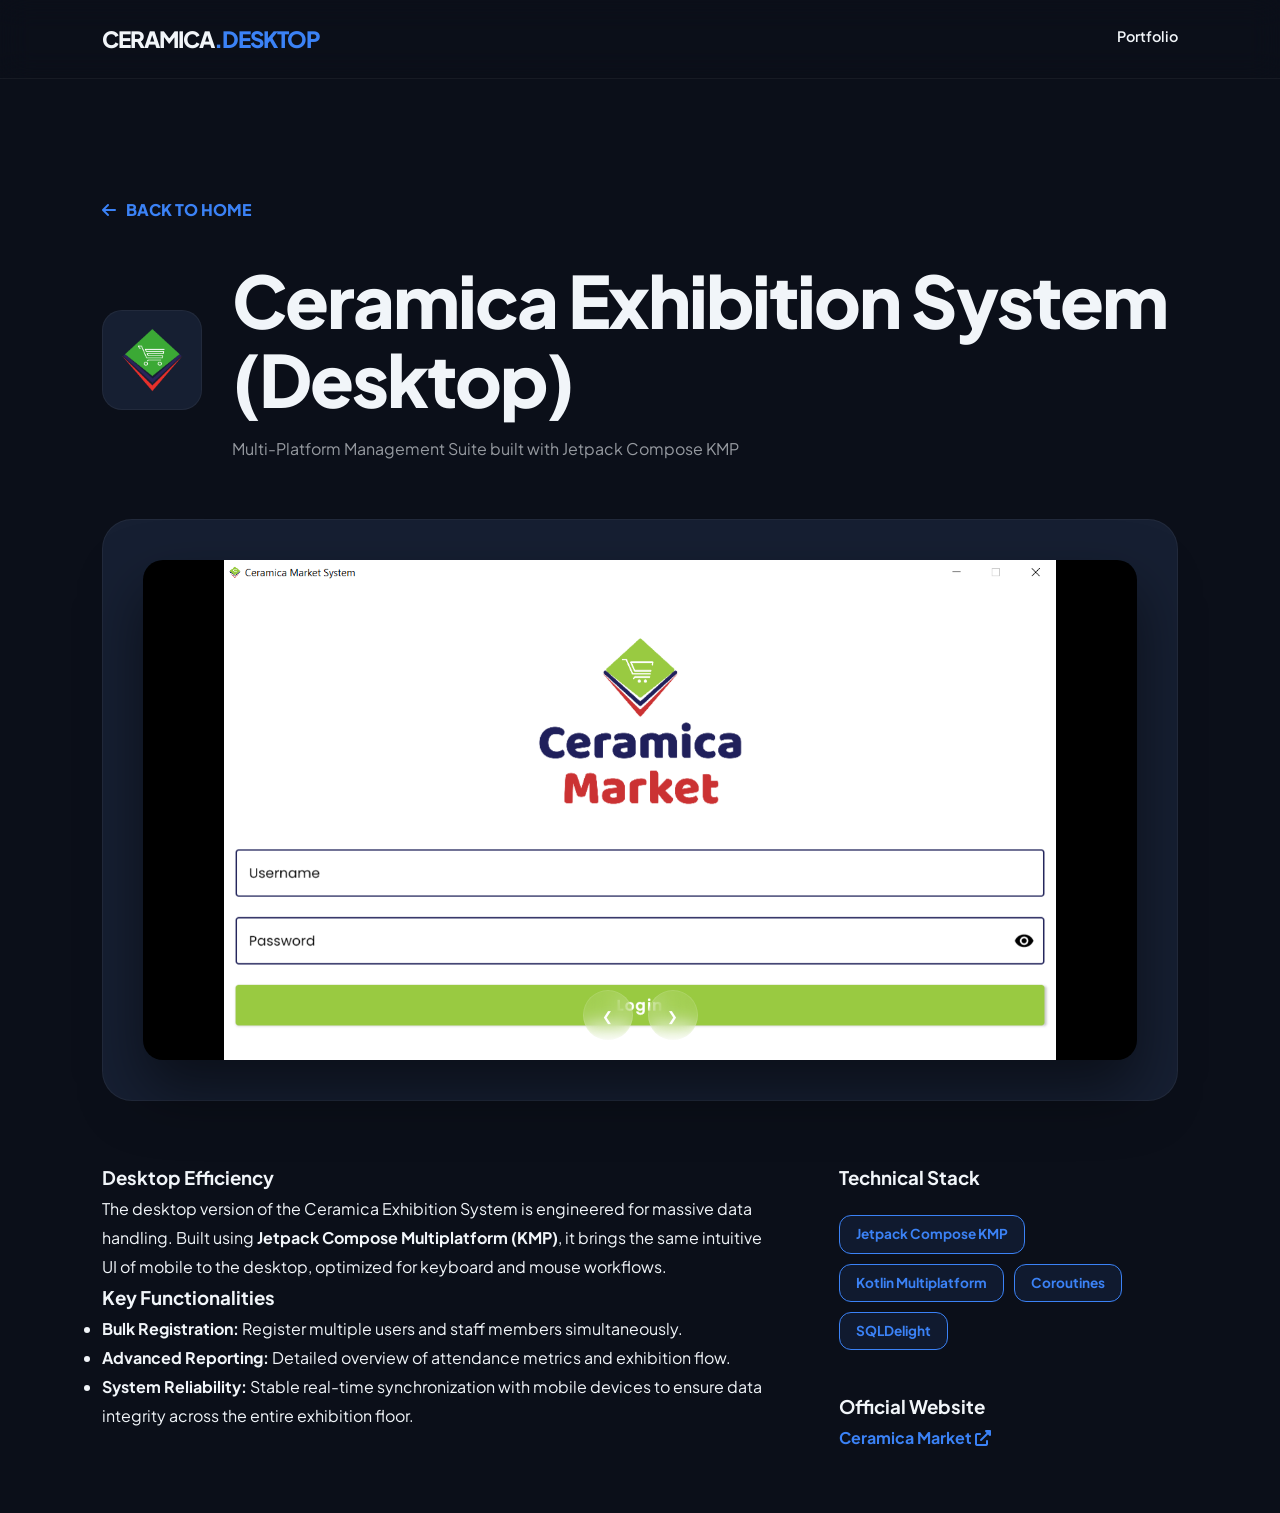
==== commit 9517fa6a: "Update ceramicadesktop.html" ====
--- a/ceramicadesktop.html
+++ b/ceramicadesktop.html
@@ -1,4 +1,3 @@
-<<<<<<< HEAD
 <!DOCTYPE html>
 <html lang="en" data-theme="dark">
 <head>
@@ -101,108 +100,4 @@
         document.documentElement.setAttribute('data-theme', localStorage.getItem('theme') || 'dark');
     </script>
 </body>
-=======
-<!DOCTYPE html>
-<html lang="en" data-theme="dark">
-<head>
-    <meta charset="UTF-8">
-    <meta name="viewport" content="width=device-width, initial-scale=1.0">
-    <title>Ceramica Desktop | Case Study</title>
-    <link rel="stylesheet" href="style.css">
-    <link href="https://fonts.googleapis.com/css2?family=Plus+Jakarta+Sans:wght@300;400;600;800&display=swap" rel="stylesheet">
-    <link rel="stylesheet" href="https://cdnjs.cloudflare.com/ajax/libs/font-awesome/6.0.0/css/all.min.css">
-    <style>
-        .details-container { padding: 120px 8% 60px; }
-        .back-btn { text-decoration: none; color: var(--accent); font-weight: 800; display: flex; align-items: center; gap: 10px; margin-bottom: 40px; }
-        .project-header-detail { display: flex; align-items: center; gap: 30px; margin-bottom: 60px; }
-        .project-icon-large { width: 100px; height: 100px; border-radius: 20px; background: var(--card-bg); border: 1px solid var(--line); padding: 15px; }
-        
-        /* Desktop Showroom Style */
-        .desktop-showcase { background: var(--card-bg); border-radius: 30px; padding: 40px; border: 1px solid var(--line); margin-bottom: 60px; }
-        .slideshow { position: relative; height: 500px; background: #000; border-radius: 20px; overflow: hidden; box-shadow: 0 30px 60px rgba(0,0,0,0.5); }
-        .slideshow img { position: absolute; width: 100%; height: 100%; object-fit: contain; opacity: 0; transition: 0.6s ease; }
-        .slideshow img.active { opacity: 1; }
-        .slide-nav { position: absolute; bottom: 20px; width: 100%; display: flex; justify-content: center; gap: 15px; }
-        .slide-nav button { background: rgba(255,255,255,0.1); border: 1px solid rgba(255,255,255,0.1); color: white; width: 50px; height: 50px; border-radius: 50%; cursor: pointer; backdrop-filter: blur(10px); transition: 0.3s; }
-        .slide-nav button:hover { background: var(--accent); border-color: var(--accent); }
-
-        .content-section { display: grid; grid-template-columns: 2fr 1fr; gap: 60px; line-height: 1.8; }
-        .tech-list { display: flex; flex-wrap: wrap; gap: 10px; margin-top: 20px; }
-        .tech-list span { background: rgba(59, 130, 246, 0.1); border: 1px solid var(--accent); color: var(--accent); padding: 6px 16px; border-radius: 12px; font-weight: 700; font-size: 0.85rem; }
-        @media (max-width: 992px) { .content-section { grid-template-columns: 1fr; } .slideshow { height: 300px; } }
-    </style>
-</head>
-<body>
-
-    <nav>
-        <div class="logo">CERAMICA<span>.DESKTOP</span></div>
-        <div class="nav-links"><a href="index.html">Portfolio</a></div>
-    </nav>
-
-    <main class="details-container">
-        <a href="index.html" class="back-btn"><i class="fas fa-arrow-left"></i> BACK TO HOME</a>
-
-        <header class="project-header-detail">
-            <img src="images/ceramica-icon.png" alt="Icon" class="project-icon-large">
-            <div>
-                <h1>Ceramica Exhibition System (Desktop)</h1>
-                <p style="opacity: 0.6;">Multi-Platform Management Suite built with Jetpack Compose KMP</p>
-            </div>
-        </header>
-
-        <section class="desktop-showcase">
-            <div class="slideshow" id="desktopShow">
-                <img src="images/ceramica-desktop/ceramica-desktop-1.png" class="active">
-                <img src="images/ceramica-desktop/ceramica-desktop-2.png">
-                <img src="images/ceramica-desktop/ceramica-desktop-3.png">
-                <div class="slide-nav">
-                    <button onclick="moveSlide('desktopShow', -1)">❮</button>
-                    <button onclick="moveSlide('desktopShow', 1)">❯</button>
-                </div>
-            </div>
-        </section>
-
-        <section class="content-section">
-            <div class="info-left">
-                <h3>Desktop Efficiency</h3>
-                <p>The desktop version of the Ceramica Exhibition System is engineered for massive data handling. Built using <strong>Jetpack Compose Multiplatform (KMP)</strong>, it brings the same intuitive UI of mobile to the desktop, optimized for keyboard and mouse workflows.</p>
-                
-                <h3>Key Functionalities</h3>
-                <ul>
-                    <li><strong>Bulk Registration:</strong> Register multiple users and staff members simultaneously.</li>
-                    <li><strong>Advanced Reporting:</strong> Detailed overview of attendance metrics and exhibition flow.</li>
-                    <li><strong>System Reliability:</strong> Stable real-time synchronization with mobile devices to ensure data integrity across the entire exhibition floor.</li>
-                </ul>
-            </div>
-
-            <div class="info-right">
-                <h3>Technical Stack</h3>
-                <div class="tech-list">
-                    <span>Jetpack Compose KMP</span>
-                    <span>Kotlin Multiplatform</span>
-                    <span>Coroutines</span>
-                    <span>SQLDelight</span>
-                </div>
-                
-                <h3 style="margin-top: 40px;">Official Website</h3>
-                <a href="https://ceramicamarket.com/" target="_blank" style="color: var(--accent); text-decoration: none; font-weight: 700;">
-                    Ceramica Market <i class="fas fa-external-link-alt"></i>
-                </a>
-            </div>
-        </section>
-    </main>
-
-    <script>
-        function moveSlide(id, dir) {
-            const container = document.getElementById(id);
-            const slides = container.querySelectorAll('img');
-            let activeIdx = Array.from(slides).findIndex(img => img.classList.contains('active'));
-            slides[activeIdx].classList.remove('active');
-            let nextIdx = (activeIdx + dir + slides.length) % slides.length;
-            slides[nextIdx].classList.add('active');
-        }
-        document.documentElement.setAttribute('data-theme', localStorage.getItem('theme') || 'dark');
-    </script>
-</body>
->>>>>>> c22828e (Fixing image paths)
 </html>
